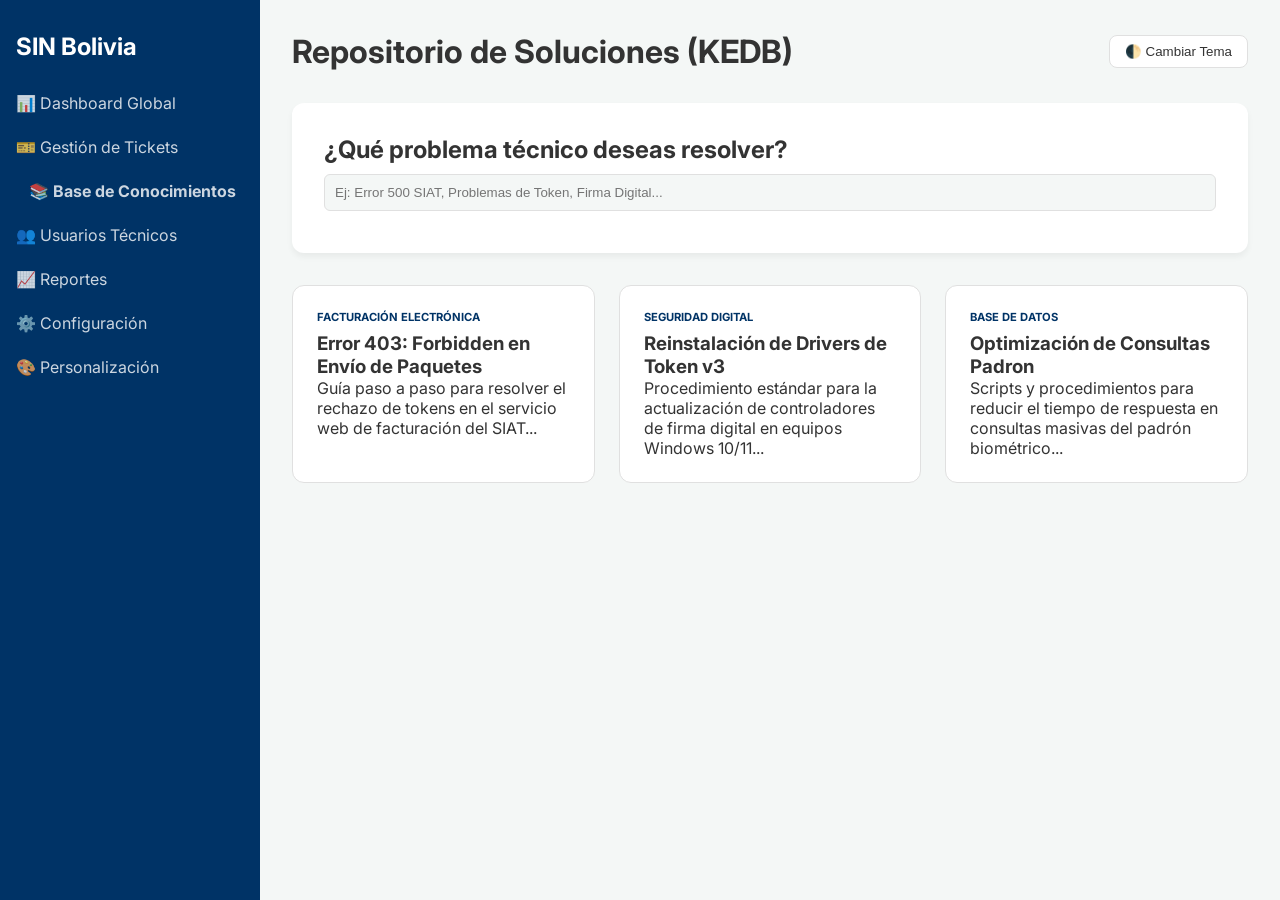
==== conocimiento.html @ 6355e3c0 "Cambio de interfaz" ====
<!DOCTYPE html>
<html lang="es">
<head>
    <meta charset="UTF-8">
    <meta name="viewport" content="width=device-width, initial-scale=1.0">
    <title>Base de Conocimientos | SIGI</title>
    <link href="https://fonts.googleapis.com/css2?family=Inter:wght@300;400;600;700&display=swap" rel="stylesheet">
    <link rel="stylesheet" href="styles.css">

</head>
<body data-theme="light">

    <nav class="sidebar">
        <h2 style="margin-bottom: 2rem;">SIN Bolivia</h2>
        <ul class="nav-links">
            <li><a href="index.html">📊 Dashboard Global</a></li>
            <li><a href="tickets.html">🎫 Gestión de Tickets</a></li>
            <li><a href="conocimiento.html">📚 Base de Conocimientos</a></li>
            <li><a href="usuarios.html">👥 Usuarios Técnicos</a></li>
            <li><a href="reportes.html">📈 Reportes</a></li>
            <li><a href="configuracion.html">⚙️ Configuración</a></li>
            <li><a href="personalizacion.html">🎨 Personalización</a></li>
        </ul>
    </nav>

    <main class="main-content">
        <header style="display: flex; justify-content: space-between; align-items: center; margin-bottom: 2rem;">
            <h1>Repositorio de Soluciones (KEDB)</h1>
            <button class="btn-theme" onclick="toggleTheme()" style="padding: 8px 15px; border-radius: 8px; cursor: pointer;">🌓 Cambiar Tema</button>
        </header>

        <section class="search-container">
            <h2>¿Qué problema técnico deseas resolver?</h2>
            <input type="text" placeholder="Ej: Error 500 SIAT, Problemas de Token, Firma Digital..." onkeyup="filterCards(this.value)">
        </section>

        <div class="kb-grid">
            <div class="kb-card" onclick="openArticle('error403')">
                <span class="category-tag">Facturación Electrónica</span>
                <h3>Error 403: Forbidden en Envío de Paquetes</h3>
                <p>Guía paso a paso para resolver el rechazo de tokens en el servicio web de facturación del SIAT...</p>
            </div>

            <div class="kb-card" onclick="openArticle('token')">
                <span class="category-tag">Seguridad Digital</span>
                <h3>Reinstalación de Drivers de Token v3</h3>
                <p>Procedimiento estándar para la actualización de controladores de firma digital en equipos Windows 10/11...</p>
            </div>

            <div class="kb-card" onclick="openArticle('db')">
                <span class="category-tag">Base de Datos</span>
                <h3>Optimización de Consultas Padron</h3>
                <p>Scripts y procedimientos para reducir el tiempo de respuesta en consultas masivas del padrón biométrico...</p>
            </div>
        </div>
    </main>

    <div id="articleViewer" class="article-viewer">
        <span class="close-btn" onclick="closeArticle()">✖ CERRAR</span>
        <div id="articleContent">
            </div>
    </div>


    <script src="main.js"></script>
</body>
</html>
---- styles.css ----
:root{
  --primary:#003366;
  --secondary:#d32f2f;
  --bg:#f4f7f6;
  --card-bg:#ffffff;
  --text:#333;
  --border:#e0e0e0;
  --danger:#d32f2f;
  --transition: all .3s ease;
}
[data-theme="dark"]{
  --bg:#1a1a1a;
  --card-bg:#2d2d2d;
  --text:#f0f0f0;
  --border:#444;
}
*{margin:0;padding:0;box-sizing:border-box;}
body{font-family:'Inter',sans-serif;background-color:var(--bg);color:var(--text);transition:var(--transition);display:flex;}
.sidebar{width:260px;height:100vh;background:var(--primary);position:fixed;color:white;padding:2rem 1rem;}
.main-content{margin-left:260px;padding:2rem;width:calc(100% - 260px);}
.nav-links li{list-style:none;margin:1.5rem 0;cursor:pointer;opacity:.8;transition:.3s;}
.nav-links li:hover{opacity:1;transform:translateX(5px);}
.nav-links a{color:white;text-decoration:none;}
.nav-links .active{font-weight:bold;border-left:3px solid var(--primary);padding-left:10px;}
.card{background:var(--card-bg);padding:1.5rem;border-radius:12px;border:1px solid var(--border);margin-bottom:2rem;}
.stat-card{background:var(--card-bg);padding:1.5rem;border-radius:12px;box-shadow:0 4px 6px rgba(0,0,0,0.05);border-left:5px solid var(--primary);}
.stat-card h3{font-size:.9rem;opacity:.8;}
.stat-card p{font-size:1.8rem;font-weight:700;margin-top:.5rem;}
.stats-grid{display:grid;grid-template-columns:repeat(auto-fit,minmax(200px,1fr));gap:1.5rem;margin-bottom:2rem;}
.content-grid{display:grid;grid-template-columns:repeat(auto-fit,minmax(300px,1fr));gap:1.5rem;}
.kb-grid{display:grid;grid-template-columns:repeat(auto-fit,minmax(300px,1fr));gap:1.5rem;}
.kb-card{background:var(--card-bg);padding:1.5rem;border-radius:12px;border:1px solid var(--border);transition:.3s;cursor:pointer;}
.kb-card:hover{border-color:var(--primary);transform:translateY(-5px);}
.category-tag{font-size:.7rem;text-transform:uppercase;font-weight:bold;color:var(--primary);margin-bottom:.5rem;display:block;}
.search-container{margin-bottom:2rem;background:var(--card-bg);padding:2rem;border-radius:12px;box-shadow:0 4px 6px rgba(0,0,0,0.05);}
input[type="text"],select,textarea{width:100%;padding:10px;margin:10px 0;border-radius:6px;border:1px solid var(--border);background:var(--bg);color:var(--text);}
.btn-theme,.btn-submit,.btn-export,.btn-add{padding:.5rem 1rem;cursor:pointer;border-radius:8px;border:1px solid var(--border);background:var(--card-bg);color:var(--text);}
.btn-submit:hover,.btn-export:hover{opacity:.9;}
.btn-add{background:var(--primary);color:white;float:right;}

/* additional component styles moved from inline */
.article-viewer{display:none;position:fixed;top:0;right:0;width:50%;height:100vh;background:var(--card-bg);border-left:2px solid var(--primary);padding:3rem;box-shadow:-10px 0 30px rgba(0,0,0,0.1);overflow-y:auto;z-index:100;}
.close-btn{position:absolute;top:20px;right:20px;cursor:pointer;font-weight:bold;color:var(--secondary);}
.code-block{background:#272822;color:#f8f8f2;padding:1rem;border-radius:5px;margin:1rem 0;font-family:monospace;}
.admin{background:#e3f2fd;color:#1565c0;}
.tecnico{background:#e8f5e9;color:#2e7d32;}
.status-dot{height:10px;width:10px;background-color:#bbb;border-radius:50%;display:inline-block;margin-right:5px;}
.online{background-color:#4caf50;}
.filter-bar{background:var(--card-bg);padding:1rem;border-radius:10px;display:flex;gap:20px;align-items:center;margin-bottom:2rem;border:1px solid var(--border);}
.table{width:100%;border-collapse:collapse;margin-top:1rem;}
table th,table td{padding:12px;text-align:left;border-bottom:1px solid var(--border);}
.highlight-high{background:#ffebee;color:#c62828;}
.highlight-med{background:#fff3e0;color:#ef6c00;}
.avatar{width:35px;height:35px;background:#ccc;border-radius:50%;display:inline-block;vertical-align:middle;margin-right:10px;text-align:center;line-height:35px;font-weight:bold;color:white;}
.role-badge{padding:5px 10px;border-radius:20px;font-size:.75rem;font-weight:bold;}
.admin{background:#e3f2fd;color:#1565c0;}
.tecnico{background:#e8f5e9;color:#2e7d32;}
.status-dot{height:10px;width:10px;background-color:#bbb;border-radius:50%;display:inline-block;margin-right:5px;}
.online{background-color:#4caf50;}
.log-entry{font-family:monospace;font-size:.85rem;padding:8px;border-left:3px solid var(--primary);background:rgba(0,0,0,0.05);margin-bottom:5px;}
.log-entry.danger{border-left-color:var(--danger);}
.switch{position:relative;display:inline-block;width:40px;height:20px;}
.switch input{opacity:0;width:0;height:0;}
.slider{position:absolute;cursor:pointer;top:0;left:0;right:0;bottom:0;background-color:#ccc;transition:.4s;border-radius:20px;}
input:checked+.slider{background-color:var(--primary);}
.slider:before{position:absolute;content:"";height:14px;width:14px;left:3px;bottom:3px;background:white;transition:.4s;border-radius:50%;}
input:checked+.slider:before{transform:translateX(20px);}
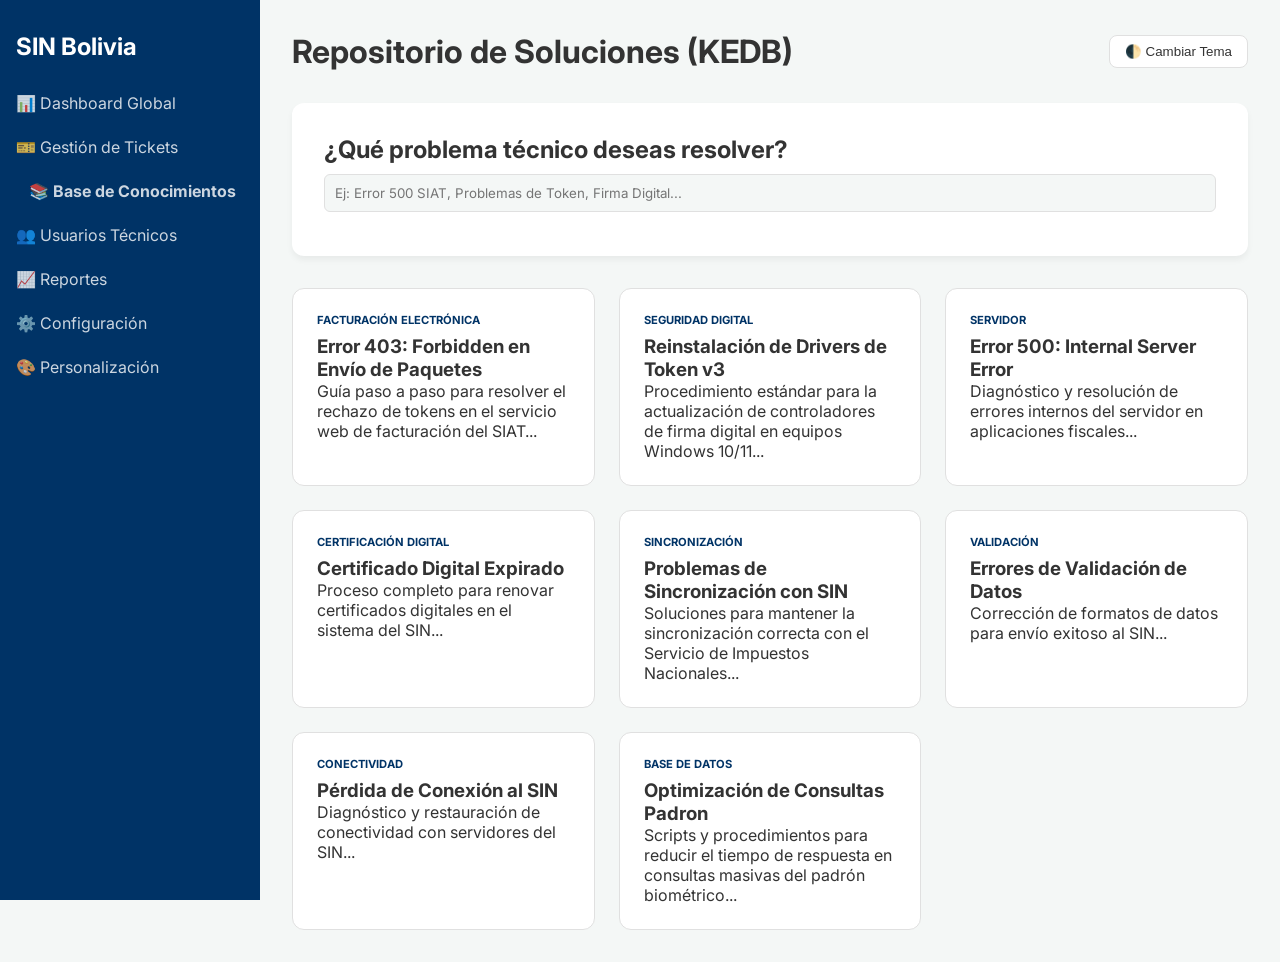
==== commit 0cbf0c5b: "Actualizacion de Datos" ====
--- a/conocimiento.html
+++ b/conocimiento.html
@@ -47,6 +47,36 @@
                 <p>Procedimiento estándar para la actualización de controladores de firma digital en equipos Windows 10/11...</p>
             </div>
 
+            <div class="kb-card" onclick="openArticle('error500')">
+                <span class="category-tag">Servidor</span>
+                <h3>Error 500: Internal Server Error</h3>
+                <p>Diagnóstico y resolución de errores internos del servidor en aplicaciones fiscales...</p>
+            </div>
+
+            <div class="kb-card" onclick="openArticle('certificado')">
+                <span class="category-tag">Certificación Digital</span>
+                <h3>Certificado Digital Expirado</h3>
+                <p>Proceso completo para renovar certificados digitales en el sistema del SIN...</p>
+            </div>
+
+            <div class="kb-card" onclick="openArticle('sincronizacion')">
+                <span class="category-tag">Sincronización</span>
+                <h3>Problemas de Sincronización con SIN</h3>
+                <p>Soluciones para mantener la sincronización correcta con el Servicio de Impuestos Nacionales...</p>
+            </div>
+
+            <div class="kb-card" onclick="openArticle('validacion')">
+                <span class="category-tag">Validación</span>
+                <h3>Errores de Validación de Datos</h3>
+                <p>Corrección de formatos de datos para envío exitoso al SIN...</p>
+            </div>
+
+            <div class="kb-card" onclick="openArticle('conexion')">
+                <span class="category-tag">Conectividad</span>
+                <h3>Pérdida de Conexión al SIN</h3>
+                <p>Diagnóstico y restauración de conectividad con servidores del SIN...</p>
+            </div>
+
             <div class="kb-card" onclick="openArticle('db')">
                 <span class="category-tag">Base de Datos</span>
                 <h3>Optimización de Consultas Padron</h3>
--- a/styles.css
+++ b/styles.css
@@ -65,3 +65,10 @@
 input:checked+.slider{background-color:var(--primary);}
 .slider:before{position:absolute;content:"";height:14px;width:14px;left:3px;bottom:3px;background:white;transition:.4s;border-radius:50%;}
 input:checked+.slider:before{transform:translateX(20px);}
+.btn-submit{background:var(--primary);color:white;border:none;padding:10px 15px;border-radius:6px;cursor:pointer;font-weight:600;transition:.3s;}
+.btn-submit:hover{filter:brightness(1.2);}
+textarea,select,input[type="text"]{width:100%;margin-bottom:12px;padding:10px;border-radius:6px;border:1px solid var(--border);background:var(--bg);color:var(--text);font-family:inherit;}
+.badge{padding:4px 8px;border-radius:4px;font-size:.75rem;font-weight:bold;}
+.bg-urgent{background:#ffebee;color:#c62828;}
+.bg-process{background:#e3f2fd;color:#1565c0;}
+.chart-container{position:relative;height:250px;width:100%;}
